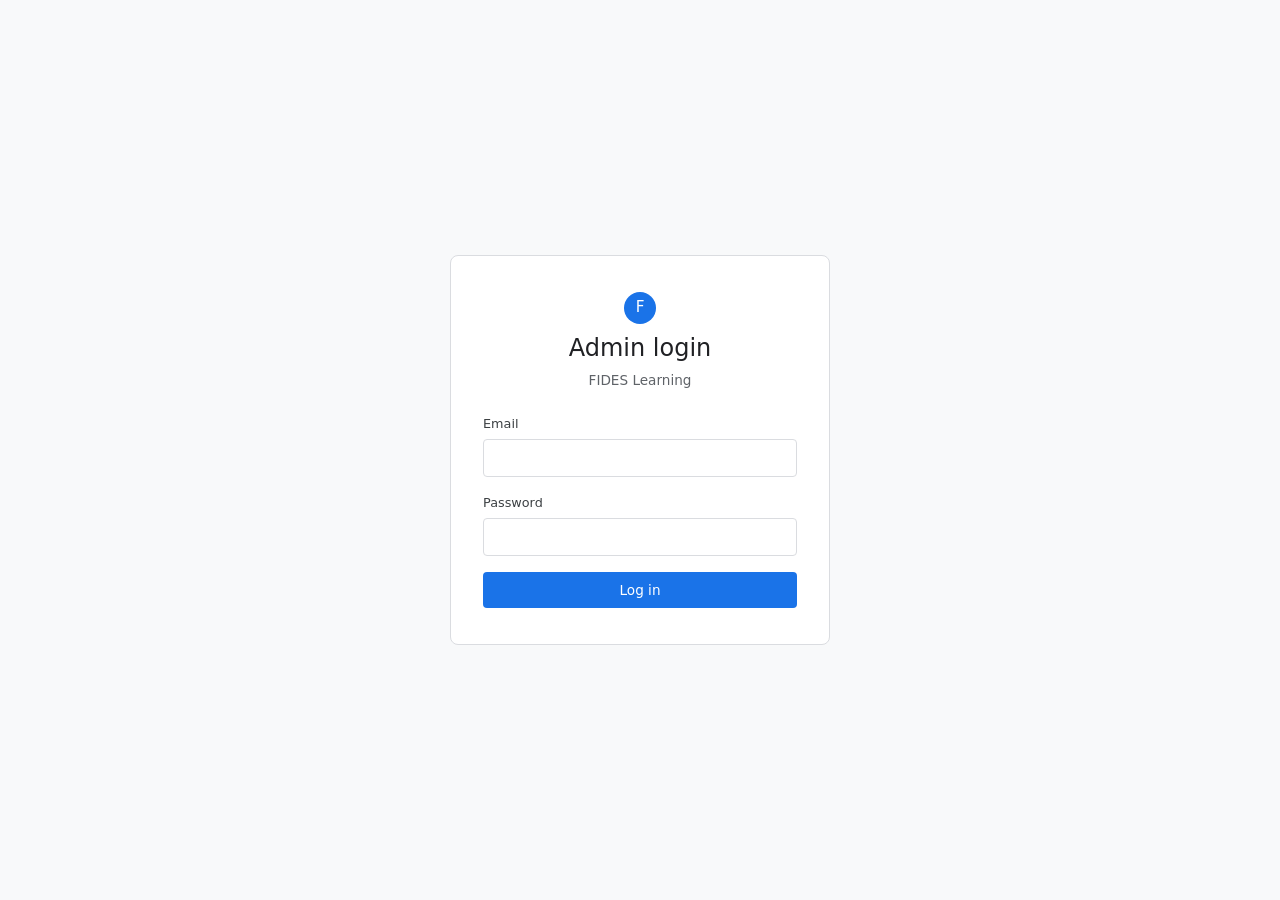
==== admin.html @ ec5d0abf "Create admin.html" ====
<!doctype html>
<html lang="en">
<head>
<meta charset="UTF-8">
<meta name="viewport" content="width=device-width, initial-scale=1, viewport-fit=cover">
<title>Admin — FIDES Learning</title>
<link rel="stylesheet" href="css/common.css">
</head>
<body>

<!-- ═══ AUTH SCREEN (setup / login) ═══ -->
<div id="authScreen"></div>

<!-- ═══ ADMIN SHELL ═══ -->
<div id="adminShell" class="hidden">
  <header class="header">
    <div class="header-left">
      <a href="/admin.html" class="logo-wrap">
        <span class="logo-mark">F</span>
        <span class="logo-text">FIDES Learning</span>
      </a>
      <span class="badge-admin">Admin</span>
    </div>
    <div class="header-right">
      <span class="header-name" id="headerName"></span>
      <button class="icon-btn" id="logoutBtn" title="Log out" aria-label="Log out"></button>
    </div>
  </header>

  <nav class="tabs" id="tabsNav"></nav>

  <main class="main">
    <section id="tab-dashboard" class="tab-panel"></section>
    <section id="tab-content" class="tab-panel hidden"></section>
    <section id="tab-bulk" class="tab-panel hidden"></section>
    <section id="tab-users" class="tab-panel hidden"></section>
    <section id="tab-enrollments" class="tab-panel hidden"></section>
    <section id="tab-notifications" class="tab-panel hidden"></section>
    <section id="tab-resources" class="tab-panel hidden"></section>
    <section id="tab-audit" class="tab-panel hidden"></section>
  </main>
</div>

<div id="toastRoot" class="toast-container"></div>

<script src="js/common.js"></script>
<script>
/* ============================================================
   FIDES Learning — Admin Panel
   ============================================================ */

let currentUser = null;
let allCourses = [];   // cache for selects across tabs
let allUsers = [];     // cache for selects across tabs

/* ─── ICONS ──────────────────────────────────────────────── */
const ICON_PATHS = {
  home: '<path d="M3 12l9-9 9 9M5 10v10h14V10"/>',
  content: '<path d="M4 19.5A2.5 2.5 0 016.5 17H20"/><path d="M6.5 2H20v20H6.5A2.5 2.5 0 014 19.5v-15A2.5 2.5 0 016.5 2z"/>',
  upload: '<path d="M12 3v12"/><path d="M7 8l5-5 5 5"/><path d="M4 21h16"/>',
  users: '<path d="M17 21v-2a4 4 0 00-4-4H7a4 4 0 00-4 4v2"/><circle cx="9" cy="7" r="4"/><path d="M23 21v-2a4 4 0 00-3-3.87"/><path d="M16 3.13a4 4 0 010 7.75"/>',
  check: '<path d="M9 12l2 2 4-4"/><circle cx="12" cy="12" r="10"/>',
  bell: '<path d="M18 8a6 6 0 00-12 0c0 7-3 9-3 9h18s-3-2-3-9"/><path d="M13.73 21a2 2 0 01-3.46 0"/>',
  link: '<path d="M10 13a5 5 0 007.07 0l2.83-2.83a5 5 0 00-7.07-7.07l-1.5 1.5"/><path d="M14 11a5 5 0 00-7.07 0L4.1 13.83a5 5 0 007.07 7.07l1.5-1.5"/>',
  clock: '<circle cx="12" cy="12" r="10"/><path d="M12 6v6l4 2"/>',
  logout: '<path d="M9 21H5a2 2 0 01-2-2V5a2 2 0 012-2h4"/><path d="M16 17l5-5-5-5"/><path d="M21 12H9"/>',
  plus: '<path d="M12 5v14M5 12h14"/>',
  trash: '<path d="M3 6h18"/><path d="M8 6V4a2 2 0 012-2h4a2 2 0 012 2v2"/><path d="M19 6l-1 14a2 2 0 01-2 2H8a2 2 0 01-2-2L5 6"/>',
  edit: '<path d="M12 20h9"/><path d="M16.5 3.5a2.121 2.121 0 013 3L7 19l-4 1 1-4 12.5-12.5z"/>'
};
function icon(name, size = 20) {
  return `<svg width="${size}" height="${size}" viewBox="0 0 24 24" fill="none" stroke="currentColor" stroke-width="2" stroke-linecap="round" stroke-linejoin="round">${ICON_PATHS[name] || ''}</svg>`;
}

/* ─── BOOT ───────────────────────────────────────────────── */
document.addEventListener('DOMContentLoaded', boot);

async function boot() {
  const token = getToken();
  if (token) {
    try {
      const { user } = await api('/user/me');
      if (user.role === 'admin') { currentUser = user; showAdminShell(); return; }
      clearSession();
      toast('That account is not an admin account.', 'error');
    } catch (e) { clearSession(); }
  }
  await initAuthScreen();
}

/* ─── AUTH SCREEN ────────────────────────────────────────── */
async function initAuthScreen() {
  const wrap = document.getElementById('authScreen');
  wrap.innerHTML = `<div class="auth-wrap"><div class="auth-card"><div class="loading-row"><span class="spinner"></span>Checking setup status…</div></div></div>`;
  let hasAdmin = true;
  try {
    const res = await api('/admin/setup-status', { auth: false });
    hasAdmin = res.hasAdmin;
  } catch (e) { /* default to login form if the check itself fails */ }
  renderAuthScreen(hasAdmin);
}

function renderAuthScreen(hasAdmin) {
  const wrap = document.getElementById('authScreen');
  if (!hasAdmin) {
    wrap.innerHTML = `
      <div class="auth-wrap"><div class="auth-card">
        <div class="auth-logo"><span class="logo-mark">F</span></div>
        <h2 class="auth-title">Create admin account</h2>
        <p class="auth-sub">This runs once. After this, you'll log in normally.</p>
        <div id="authError"></div>
        <form id="setupForm">
          <div class="field"><label>Name</label><input type="text" name="name" required></div>
          <div class="field"><label>Email</label><input type="email" name="email" required></div>
          <div class="field"><label>Password</label><input type="password" name="password" required minlength="6"></div>
          <div class="field"><label>Confirm password</label><input type="password" name="confirm" required minlength="6"></div>
          <button class="btn btn-primary" type="submit" style="width:100%;justify-content:center" id="setupBtn">Create admin account</button>
        </form>
      </div></div>`;
    document.getElementById('setupForm').addEventListener('submit', onSetupSubmit);
  } else {
    wrap.innerHTML = `
      <div class="auth-wrap"><div class="auth-card">
        <div class="auth-logo"><span class="logo-mark">F</span></div>
        <h2 class="auth-title">Admin login</h2>
        <p class="auth-sub">FIDES Learning</p>
        <div id="authError"></div>
        <form id="loginForm">
          <div class="field"><label>Email</label><input type="email" name="email" required></div>
          <div class="field"><label>Password</label><input type="password" name="password" required></div>
          <button class="btn btn-primary" type="submit" style="width:100%;justify-content:center" id="loginBtn">Log in</button>
        </form>
      </div></div>`;
    document.getElementById('loginForm').addEventListener('submit', onLoginSubmit);
  }
}

function showAuthError(msg) {
  document.getElementById('authError').innerHTML = `<div class="auth-error">${escapeHtml(msg)}</div>`;
}

async function onSetupSubmit(e) {
  e.preventDefault();
  const f = e.target;
  const name = f.name.value.trim(), email = f.email.value.trim();
  const password = f.password.value, confirm = f.confirm.value;
  if (password !== confirm) return showAuthError('Passwords do not match.');
  const btn = document.getElementById('setupBtn');
  btn.disabled = true; btn.textContent = 'Creating…';
  try {
    const { token, user } = await api('/admin/setup', { method: 'POST', body: { name, email, password }, auth: false });
    setSession(token, user);
    currentUser = user;
    showAdminShell();
  } catch (err) {
    showAuthError(err.message);
    btn.disabled = false; btn.textContent = 'Create admin account';
  }
}

async function onLoginSubmit(e) {
  e.preventDefault();
  const f = e.target;
  const email = f.email.value.trim(), password = f.password.value;
  const btn = document.getElementById('loginBtn');
  btn.disabled = true; btn.textContent = 'Logging in…';
  try {
    const { token, user } = await api('/auth/login', { method: 'POST', body: { email, password }, auth: false });
    if (user.role !== 'admin') { showAuthError('This is not an admin account.'); btn.disabled = false; btn.textContent = 'Log in'; return; }
    setSession(token, user);
    currentUser = user;
    showAdminShell();
  } catch (err) {
    showAuthError(err.message);
    btn.disabled = false; btn.textContent = 'Log in';
  }
}

/* ─── SHELL / TABS ───────────────────────────────────────── */
const TABS = [
  { id: 'dashboard', label: 'Dashboard', icon: 'home', load: loadDashboardTab },
  { id: 'content', label: 'Content', icon: 'content', load: loadContentTab },
  { id: 'bulk', label: 'Bulk Import', icon: 'upload', load: loadBulkTab },
  { id: 'users', label: 'Users', icon: 'users', load: loadUsersTab },
  { id: 'enrollments', label: 'Enrollments', icon: 'check', load: loadEnrollmentsTab },
  { id: 'notifications', label: 'Notifications', icon: 'bell', load: loadNotificationsTab },
  { id: 'resources', label: 'Resources', icon: 'link', load: loadResourcesTab },
  { id: 'audit', label: 'Audit Log', icon: 'clock', load: loadAuditTab }
];

function showAdminShell() {
  document.getElementById('authScreen').classList.add('hidden');
  document.getElementById('adminShell').classList.remove('hidden');
  document.getElementById('headerName').textContent = currentUser.name;
  document.getElementById('logoutBtn').innerHTML = icon('logout');
  document.getElementById('logoutBtn').addEventListener('click', () => {
    clearSession();
    location.reload();
  });

  const nav = document.getElementById('tabsNav');
  nav.innerHTML = TABS.map(t =>
    `<button class="tab-link" data-tab="${t.id}">${icon(t.icon, 19)}<span>${t.label}</span></button>`
  ).join('');
  nav.querySelectorAll('.tab-link').forEach(btn => {
    btn.addEventListener('click', () => activateTab(btn.dataset.tab));
  });

  // preload data used across several tabs, then open Dashboard
  Promise.all([refreshCourses(), refreshUsers()]).finally(() => activateTab('dashboard'));
}

async function refreshCourses() {
  try { const { courses } = await api('/admin/courses'); allCourses = courses; } catch (e) { allCourses = []; }
}
async function refreshUsers() {
  try { const { users } = await api('/admin/users'); allUsers = users; } catch (e) { allUsers = []; }
}

function activateTab(id) {
  document.querySelectorAll('.tab-link').forEach(b => b.classList.toggle('active', b.dataset.tab === id));
  document.querySelectorAll('.tab-panel').forEach(p => p.classList.toggle('hidden', p.id !== `tab-${id}`));
  const tab = TABS.find(t => t.id === id);
  if (tab) tab.load();
}

/* ============================================================
   DASHBOARD
   ============================================================ */
async function loadDashboardTab() {
  const el = document.getElementById('tab-dashboard');
  el.innerHTML = loadingRow('Loading stats…');
  try {
    const { stats } = await api('/admin/stats');
    el.innerHTML = `
      <div class="page-head"><div><h2>Dashboard</h2><div class="page-sub">Overview of FIDES Learning</div></div></div>
      <div class="stat-grid">
        ${statCard(stats.total_users, 'Total users')}
        ${statCard(stats.total_courses, 'Courses')}
        ${statCard(stats.total_enrollments, 'Enrollments')}
        ${statCard(stats.total_lectures, 'Lectures')}
        ${statCard(stats.blocked_users, 'Blocked users')}
      </div>`;
  } catch (e) {
    el.innerHTML = `<div class="empty">Couldn't load stats: ${escapeHtml(e.message)}</div>`;
  }
}
function statCard(num, label) {
  return `<div class="stat-card"><div class="stat-num">${num}</div><div class="stat-label">${escapeHtml(label)}</div></div>`;
}

/* ============================================================
   CONTENT — Courses / Subjects / Chapters / Lectures
   ============================================================ */
let contentTree = null; // full subject→chapter→lecture tree for the selected course

async function loadContentTab() {
  const el = document.getElementById('tab-content');
  el.innerHTML = `
    <div class="page-head"><div><h2>Content</h2><div class="page-sub">Courses, subjects, chapters and lectures</div></div>
      <button class="btn btn-primary" id="newCourseBtn">${icon('plus', 16)} New course</button></div>

    <div class="section">
      <h3>Courses</h3>
      <div id="coursesTableWrap">${loadingRow()}</div>
    </div>

    <div class="section">
      <h3>Add today's class</h3>
      <p class="page-sub" style="margin-bottom:16px">Pick a course → subject → chapter, then add the lecture. Your last picks are remembered for tomorrow.</p>
      <div class="card">
        <div class="form-row">
          <div class="field"><label>Course</label><select id="pickCourse"><option value="">Select a course…</option></select></div>
          <div class="field"><label>Subject</label>
            <div class="row"><select id="pickSubject" style="flex:1" disabled><option value="">Select course first</option></select>
              <button class="btn btn-outline btn-sm" id="newSubjectBtn" disabled>${icon('plus', 15)}</button></div>
          </div>
        </div>
        <div class="form-row">
          <div class="field"><label>Chapter</label>
            <div class="row"><select id="pickChapter" style="flex:1" disabled><option value="">Select subject first</option></select>
              <button class="btn btn-outline btn-sm" id="newChapterBtn" disabled>${icon('plus', 15)}</button></div>
          </div>
          <div></div>
        </div>

        <div id="lectureFormWrap" class="hidden">
          <hr style="border:none;border-top:1px solid var(--border);margin:18px 0">
          <div class="form-row">
            <div class="field"><label>Lecture title</label><input id="lecTitle" type="text" placeholder="e.g. Vector Addition"></div>
            <div class="field"><label>Order</label><input id="lecOrder" type="number" value="0"></div>
          </div>
          <div class="form-row">
            <div class="field"><label>YouTube video ID</label><input id="lecYoutube" type="text" placeholder="dQw4w9WgXcQ"></div>
            <div class="field"><label>PDF URL (optional)</label><input id="lecPdf" type="text" placeholder="https://…"></div>
          </div>
          <div class="checkbox-row" style="margin-bottom:16px">
            <input type="checkbox" id="lecNotify" checked>
            <label for="lecNotify" style="margin:0">Notify enrolled students</label>
          </div>
          <button class="btn btn-primary" id="addLectureBtn">${icon('plus', 16)} Add lecture</button>
        </div>
      </div>
    </div>

    <div class="section">
      <h3>Lectures in this chapter</h3>
      <div id="lecturesListWrap"><div class="empty">Select a chapter above to see its lectures.</div></div>
    </div>`;

  document.getElementById('newCourseBtn').addEventListener('click', () => openCourseModal());
  document.getElementById('pickCourse').addEventListener('change', onPickCourse);
  document.getElementById('pickSubject').addEventListener('change', onPickSubject);
  document.getElementById('pickChapter').addEventListener('change', onPickChapter);
  document.getElementById('newSubjectBtn').addEventListener('click', () => openSubjectModal());
  document.getElementById('newChapterBtn').addEventListener('click', () => openChapterModal());
  document.getElementById('addLectureBtn').addEventListener('click', onAddLecture);

  await refreshCourses();
  renderCoursesTable();
  populateSelect('pickCourse', allCourses.map(c => [c.id, c.title]), 'Select a course…');

  const savedCourse = recallPick('course');
  if (savedCourse && allCourses.some(c => String(c.id) === savedCourse)) {
    document.getElementById('pickCourse').value = savedCourse;
    await onPickCourse();
  }
}

function populateSelect(id, pairs, placeholder) {
  const sel = document.getElementById(id);
  sel.innerHTML = `<option value="">${escapeHtml(placeholder)}</option>` +
    pairs.map(([v, l]) => `<option value="${v}">${escapeHtml(l)}</option>`).join('');
}

function renderCoursesTable() {
  const rows = allCourses.map(c => [
    escapeHtml(c.title) + (c.is_featured ? ' <span class="pill pill-blue">Featured</span>' : ''),
    formatDate(c.created_at),
    `<div class="actions">
       <button class="btn btn-text btn-sm" onclick="openCourseModal(${c.id})">${icon('edit', 16)}</button>
       <button class="btn btn-text btn-sm" onclick="deleteCourse(${c.id})">${icon('trash', 16)}</button>
     </div>`
  ]);
  document.getElementById('coursesTableWrap').innerHTML = renderTable({
    headers: ['Title', 'Created', ''], rows, empty: 'No courses yet — add your first one.'
  });
}

function openCourseModal(id) {
  const course = id ? allCourses.find(c => c.id === id) : null;
  openModal(`
    <h3>${course ? 'Edit course' : 'New course'}</h3>
    <form id="courseForm">
      <div class="field"><label>Title</label><input name="title" required value="${escapeHtml(course?.title || '')}"></div>
      <div class="field"><label>Description</label><textarea name="description">${escapeHtml(course?.description || '')}</textarea></div>
      <div class="form-row">
        <div class="field"><label>Icon (emoji)</label><input name="icon" value="${escapeHtml(course?.icon || '📚')}"></div>
        <div class="field"><label>Thumbnail URL</label><input name="thumbnail_url" value="${escapeHtml(course?.thumbnail_url || '')}"></div>
      </div>
      <div class="checkbox-row" style="margin-bottom:8px">
        <input type="checkbox" name="is_featured" id="courseFeatured" ${course?.is_featured ? 'checked' : ''}>
        <label for="courseFeatured" style="margin:0">Featured on explore page</label>
      </div>
      <div class="modal-actions">
        <button type="button" class="btn btn-outline" onclick="closeModal()">Cancel</button>
        <button type="submit" class="btn btn-primary">${course ? 'Save changes' : 'Create course'}</button>
      </div>
    </form>`);
  document.getElementById('courseForm').addEventListener('submit', async (e) => {
    e.preventDefault();
    const f = e.target;
    const body = {
      title: f.title.value.trim(), description: f.description.value.trim(),
      icon: f.icon.value.trim(), thumbnail_url: f.thumbnail_url.value.trim(),
      is_featured: f.is_featured.checked
    };
    try {
      if (course) await api(`/admin/courses/${course.id}`, { method: 'PUT', body });
      else await api('/admin/courses', { method: 'POST', body });
      closeModal();
      toast(course ? 'Course updated.' : 'Course created.', 'success');
      await refreshCourses();
      renderCoursesTable();
      populateSelect('pickCourse', allCourses.map(c => [c.id, c.title]), 'Select a course…');
    } catch (err) { toast(err.message, 'error'); }
  });
}

async function deleteCourse(id) {
  if (!confirm('Delete this course? This removes all its subjects, chapters, lectures and resources.')) return;
  try {
    await api(`/admin/courses/${id}`, { method: 'DELETE' });
    toast('Course deleted.', 'success');
    await refreshCourses();
    renderCoursesTable();
    populateSelect('pickCourse', allCourses.map(c => [c.id, c.title]), 'Select a course…');
  } catch (e) { toast(e.message, 'error'); }
}

async function onPickCourse() {
  const courseId = document.getElementById('pickCourse').value;
  const subjectSel = document.getElementById('pickSubject');
  const chapterSel = document.getElementById('pickChapter');
  document.getElementById('newSubjectBtn').disabled = !courseId;
  document.getElementById('newChapterBtn').disabled = true;
  document.getElementById('lectureFormWrap').classList.add('hidden');
  document.getElementById('lecturesListWrap').innerHTML = `<div class="empty">Select a chapter above to see its lectures.</div>`;

  if (!courseId) {
    subjectSel.innerHTML = `<option value="">Select course first</option>`; subjectSel.disabled = true;
    chapterSel.innerHTML = `<option value="">Select subject first</option>`; chapterSel.disabled = true;
    return;
  }
  rememberPick('course', courseId);
  subjectSel.innerHTML = `<option>Loading…</option>`;
  try {
    const tree = await api(`/user/course?id=${courseId}`);
    contentTree = tree;
    subjectSel.disabled = false;
    populateSelect('pickSubject', tree.subjects.map(s => [s.id, s.title]), 'Select a subject…');
    chapterSel.innerHTML = `<option value="">Select subject first</option>`; chapterSel.disabled = true;

    const savedSubject = recallPick('subject');
    if (savedSubject && tree.subjects.some(s => String(s.id) === savedSubject)) {
      subjectSel.value = savedSubject;
      await onPickSubject();
    }
  } catch (e) {
    toast(e.message, 'error');
  }
}

async function onPickSubject() {
  const subjectId = document.getElementById('pickSubject').value;
  const chapterSel = document.getElementById('pickChapter');
  document.getElementById('newChapterBtn').disabled = !subjectId;
  document.getElementById('lectureFormWrap').classList.add('hidden');
  document.getElementById('lecturesListWrap').innerHTML = `<div class="empty">Select a chapter above to see its lectures.</div>`;

  if (!subjectId || !contentTree) {
    chapterSel.innerHTML = `<option value="">Select subject first</option>`; chapterSel.disabled = true;
    return;
  }
  rememberPick('subject', subjectId);
  const subject = contentTree.subjects.find(s => String(s.id) === String(subjectId));
  populateSelect('pickChapter', (subject?.chapters || []).map(c => [c.id, c.title]), 'Select a chapter…');
  chapterSel.disabled = false;

  const savedChapter = recallPick('chapter');
  if (savedChapter && subject?.chapters.some(c => String(c.id) === savedChapter)) {
    chapterSel.value = savedChapter;
    onPickChapter();
  }
}

function onPickChapter() {
  const chapterId = document.getElementById('pickChapter').value;
  if (!chapterId) {
    document.getElementById('lectureFormWrap').classList.add('hidden');
    document.getElementById('lecturesListWrap').innerHTML = `<div class="empty">Select a chapter above to see its lectures.</div>`;
    return;
  }
  rememberPick('chapter', chapterId);
  document.getElementById('lectureFormWrap').classList.remove('hidden');
  renderLecturesForCurrentChapter();
}

function currentChapter() {
  const subjectId = document.getElementById('pickSubject').value;
  const chapterId = document.getElementById('pickChapter').value;
  const subject = contentTree?.subjects.find(s => String(s.id) === String(subjectId));
  return subject?.chapters.find(c => String(c.id) === String(chapterId));
}

function renderLecturesForCurrentChapter() {
  const chapter = currentChapter();
  const lectures = chapter?.lectures || [];
  document.getElementById('lecOrder').value = lectures.length;
  const rows = lectures.map(l => [
    escapeHtml(l.title),
    l.youtube_id ? escapeHtml(l.youtube_id) : '<span class="pill pill-grey">none</span>',
    l.pdf_url ? `<a href="${escapeHtml(l.pdf_url)}" target="_blank" rel="noopener">PDF</a>` : '—',
    `<div class="actions">
       <button class="btn btn-text btn-sm" onclick="openLectureEditModal(${l.id})">${icon('edit', 16)}</button>
       <button class="btn btn-text btn-sm" onclick="deleteLecture(${l.id})">${icon('trash', 16)}</button>
     </div>`
  ]);
  document.getElementById('lecturesListWrap').innerHTML = renderTable({
    headers: ['Title', 'YouTube ID', 'PDF', ''], rows, empty: 'No lectures in this chapter yet.'
  });
}

async function onAddLecture() {
  const chapterId = document.getElementById('pickChapter').value;
  const title = document.getElementById('lecTitle').value.trim();
  if (!chapterId) return toast('Pick a chapter first.', 'error');
  if (!title) return toast('Lecture title is required.', 'error');
  const body = {
    chapter_id: Number(chapterId),
    title,
    youtube_id: document.getElementById('lecYoutube').value.trim(),
    pdf_url: document.getElementById('lecPdf').value.trim(),
    sort_order: Number(document.getElementById('lecOrder').value) || 0,
    send_notification: document.getElementById('lecNotify').checked
  };
  const btn = document.getElementById('addLectureBtn');
  btn.disabled = true;
  try {
    await api('/admin/lectures', { method: 'POST', body });
    toast('Lecture added.', 'success');
    document.getElementById('lecTitle').value = '';
    document.getElementById('lecYoutube').value = '';
    document.getElementById('lecPdf').value = '';
    await refreshCurrentTree();
    renderLecturesForCurrentChapter();
  } catch (e) { toast(e.message, 'error'); }
  btn.disabled = false;
}

async function refreshCurrentTree() {
  const courseId = document.getElementById('pickCourse').value;
  if (!courseId) return;
  contentTree = await api(`/user/course?id=${courseId}`);
}

function openLectureEditModal(id) {
  const chapter = currentChapter();
  const lecture = chapter?.lectures.find(l => l.id === id);
  if (!lecture) return;
  openModal(`
    <h3>Edit lecture</h3>
    <form id="lecEditForm">
      <div class="field"><label>Title</label><input name="title" required value="${escapeHtml(lecture.title)}"></div>
      <div class="form-row">
        <div class="field"><label>YouTube ID</label><input name="youtube_id" value="${escapeHtml(lecture.youtube_id || '')}"></div>
        <div class="field"><label>Order</label><input name="sort_order" type="number" value="${lecture.sort_order}"></div>
      </div>
      <div class="field"><label>PDF URL</label><input name="pdf_url" value="${escapeHtml(lecture.pdf_url || '')}"></div>
      <div class="modal-actions">
        <button type="button" class="btn btn-outline" onclick="closeModal()">Cancel</button>
        <button type="submit" class="btn btn-primary">Save changes</button>
      </div>
    </form>`);
  document.getElementById('lecEditForm').addEventListener('submit', async (e) => {
    e.preventDefault();
    const f = e.target;
    try {
      await api(`/admin/lectures/${id}`, {
        method: 'PUT',
        body: { title: f.title.value.trim(), youtube_id: f.youtube_id.value.trim(), pdf_url: f.pdf_url.value.trim(), sort_order: Number(f.sort_order.value) || 0 }
      });
      closeModal();
      toast('Lecture updated.', 'success');
      await refreshCurrentTree();
      renderLecturesForCurrentChapter();
    } catch (err) { toast(err.message, 'error'); }
  });
}

async function deleteLecture(id) {
  if (!confirm('Delete this lecture?')) return;
  try {
    await api(`/admin/lectures/${id}`, { method: 'DELETE' });
    toast('Lecture deleted.', 'success');
    await refreshCurrentTree();
    renderLecturesForCurrentChapter();
  } catch (e) { toast(e.message, 'error'); }
}

function openSubjectModal() {
  const courseId = document.getElementById('pickCourse').value;
  if (!courseId) return;
  openModal(`
    <h3>New subject</h3>
    <form id="subjectForm">
      <div class="field"><label>Title</label><input name="title" required></div>
      <div class="field"><label>Description</label><textarea name="description"></textarea></div>
      <div class="modal-actions">
        <button type="button" class="btn btn-outline" onclick="closeModal()">Cancel</button>
        <button type="submit" class="btn btn-primary">Create subject</button>
      </div>
    </form>`);
  document.getElementById('subjectForm').addEventListener('submit', async (e) => {
    e.preventDefault();
    const f = e.target;
    try {
      const sortOrder = contentTree?.subjects.length || 0;
      const { id } = await api('/admin/subjects', {
        method: 'POST', body: { course_id: Number(courseId), title: f.title.value.trim(), description: f.description.value.trim(), sort_order: sortOrder }
      });
      closeModal();
      toast('Subject created.', 'success');
      await refreshCurrentTree();
      populateSelect('pickSubject', contentTree.subjects.map(s => [s.id, s.title]), 'Select a subject…');
      document.getElementById('pickSubject').disabled = false;
      document.getElementById('pickSubject').value = id;
      await onPickSubject();
    } catch (err) { toast(err.message, 'error'); }
  });
}

function openChapterModal() {
  const subjectId = document.getElementById('pickSubject').value;
  if (!subjectId) return;
  openModal(`
    <h3>New chapter</h3>
    <form id="chapterForm">
      <div class="field"><label>Title</label><input name="title" required></div>
      <div class="field"><label>Description</label><textarea name="description"></textarea></div>
      <div class="modal-actions">
        <button type="button" class="btn btn-outline" onclick="closeModal()">Cancel</button>
        <button type="submit" class="btn btn-primary">Create chapter</button>
      </div>
    </form>`);
  document.getElementById('chapterForm').addEventListener('submit', async (e) => {
    e.preventDefault();
    const f = e.target;
    try {
      const subject = contentTree.subjects.find(s => String(s.id) === String(subjectId));
      const sortOrder = subject?.chapters.length || 0;
      const { id } = await api('/admin/chapters', {
        method: 'POST', body: { subject_id: Number(subjectId), title: f.title.value.trim(), description: f.description.value.trim(), sort_order: sortOrder }
      });
      closeModal();
      toast('Chapter created.', 'success');
      await refreshCurrentTree();
      const refreshedSubject = contentTree.subjects.find(s => String(s.id) === String(subjectId));
      populateSelect('pickChapter', refreshedSubject.chapters.map(c => [c.id, c.title]), 'Select a chapter…');
      document.getElementById('pickChapter').disabled = false;
      document.getElementById('pickChapter').value = id;
      onPickChapter();
    } catch (err) { toast(err.message, 'error'); }
  });
}

/* ============================================================
   BULK IMPORT
   ============================================================ */
async function loadBulkTab() {
  const el = document.getElementById('tab-bulk');
  el.innerHTML = `
    <div class="page-head"><div><h2>Bulk Import</h2><div class="page-sub">Optional — for loading many lectures or a whole course at once</div></div></div>

    <div class="section">
      <h3>Quick paste (into one chapter)</h3>
      <div class="card">
        <div class="form-row">
          <div class="field"><label>Course</label><select id="bulkCourse"><option value="">Select a course…</option></select></div>
          <div class="field"><label>Subject</label><select id="bulkSubject" disabled><option value="">Select course first</option></select></div>
        </div>
        <div class="field"><label>Chapter</label><select id="bulkChapter" disabled><option value="">Select subject first</option></select></div>
        <div class="field">
          <label>Lectures — one per line: <code>Title | YouTube ID | PDF URL</code></label>
          <textarea id="bulkLines" rows="6" placeholder="Intro to Vectors | dQw4w9WgXcQ | https://pdf-link.com/1.pdf
Vector Addition | abc123xyz |"></textarea>
          <div class="hint">PDF URL is optional — leave it blank after the last |.</div>
        </div>
        <button class="btn btn-primary" id="bulkQuickBtn">${icon('upload', 16)} Import lectures</button>
      </div>
    </div>

    <div class="section">
      <h3>Full course import (subjects → chapters → lectures)</h3>
      <div class="card">
        <div class="field"><label>Course</label><select id="bulkFullCourse"><option value="">Select a course…</option></select></div>
        <div class="field">
          <label>JSON</label>
          <textarea id="bulkFullJson" rows="10" placeholder='[
  {
    "title": "Physics",
    "chapters": [
      { "title": "Kinematics", "lectures": [
        { "title": "Speed & Velocity", "youtube_id": "abc123", "pdf_url": "" }
      ]}
    ]
  }
]'></textarea>
        </div>
        <button class="btn btn-primary" id="bulkFullBtn">${icon('upload', 16)} Import course structure</button>
      </div>
    </div>`;

  await refreshCourses();
  populateSelect('bulkCourse', allCourses.map(c => [c.id, c.title]), 'Select a course…');
  populateSelect('bulkFullCourse', allCourses.map(c => [c.id, c.title]), 'Select a course…');

  document.getElementById('bulkCourse').addEventListener('change', onBulkCourseChange);
  document.getElementById('bulkSubject').addEventListener('change', onBulkSubjectChange);
  document.getElementById('bulkQuickBtn').addEventListener('click', onBulkQuickImport);
  document.getElementById('bulkFullBtn').addEventListener('click', onBulkFullImport);
}

let bulkTree = null;
async function onBulkCourseChange() {
  const courseId = document.getElementById('bulkCourse').value;
  const subjectSel = document.getElementById('bulkSubject');
  const chapterSel = document.getElementById('bulkChapter');
  if (!courseId) {
    subjectSel.innerHTML = `<option value="">Select course first</option>`; subjectSel.disabled = true;
    chapterSel.innerHTML = `<option value="">Select subject first</option>`; chapterSel.disabled = true;
    return;
  }
  bulkTree = await api(`/user/course?id=${courseId}`);
  populateSelect('bulkSubject', bulkTree.subjects.map(s => [s.id, s.title]), 'Select a subject…');
  subjectSel.disabled = false;
  chapterSel.innerHTML = `<option value="">Select subject first</option>`; chapterSel.disabled = true;
}
function onBulkSubjectChange() {
  const subjectId = document.getElementById('bulkSubject').value;
  const chapterSel = document.getElementById('bulkChapter');
  const subject = bulkTree?.subjects.find(s => String(s.id) === subjectId);
  if (!subject) { chapterSel.innerHTML = `<option value="">Select subject first</option>`; chapterSel.disabled = true; return; }
  populateSelect('bulkChapter', subject.chapters.map(c => [c.id, c.title]), 'Select a chapter…');
  chapterSel.disabled = false;
}

async function onBulkQuickImport() {
  const chapterId = document.getElementById('bulkChapter').value;
  if (!chapterId) return toast('Pick a course, subject and chapter first.', 'error');
  const lines = document.getElementById('bulkLines').value.split('\n').map(l => l.trim()).filter(Boolean);
  if (!lines.length) return toast('Paste at least one lecture line.', 'error');
  const lectures = lines.map(line => {
    const [title, youtube_id, pdf_url] = line.split('|').map(s => (s || '').trim());
    return { title, youtube_id: youtube_id || '', pdf_url: pdf_url || '' };
  }).filter(l => l.title);
  try {
    const res = await api('/admin/bulk-import/quick', { method: 'POST', body: { chapter_id: Number(chapterId), lectures } });
    toast(res.message, 'success');
    document.getElementById('bulkLines').value = '';
  } catch (e) { toast(e.message, 'error'); }
}

async function onBulkFullImport() {
  const courseId = document.getElementById('bulkFullCourse').value;
  if (!courseId) return toast('Pick a course first.', 'error');
  let data;
  try { data = JSON.parse(document.getElementById('bulkFullJson').value); }
  catch (e) { return toast('That JSON isn\'t valid — check for a missing comma or bracket.', 'error'); }
  try {
    const res = await api('/admin/bulk-import/full', { method: 'POST', body: { course_id: Number(courseId), data } });
    toast(res.message, 'success');
    document.getElementById('bulkFullJson').value = '';
  } catch (e) { toast(e.message, 'error'); }
}

/* ============================================================
   USERS
   ============================================================ */
async function loadUsersTab() {
  const el = document.getElementById('tab-users');
  el.innerHTML = `
    <div class="page-head"><div><h2>Users</h2><div class="page-sub">Manually enroll users into paid courses</div></div></div>
    <div class="field" style="max-width:320px"><input id="userSearch" type="text" placeholder="Search by name or email…"></div>
    <div id="usersTableWrap">${loadingRow()}</div>`;
  document.getElementById('userSearch').addEventListener('input', renderUsersTable);
  await refreshUsers();
  renderUsersTable();
}

function renderUsersTable() {
  const q = (document.getElementById('userSearch')?.value || '').toLowerCase();
  const filtered = allUsers.filter(u => !q || u.name.toLowerCase().includes(q) || u.email.toLowerCase().includes(q));
  const rows = filtered.map(u => [
    escapeHtml(u.name),
    escapeHtml(u.email),
    u.role === 'admin' ? '<span class="pill pill-blue">Admin</span>' : '<span class="pill pill-grey">Student</span>',
    u.is_blocked ? '<span class="pill pill-red">Blocked</span>' : '<span class="pill pill-green">Active</span>',
    `<div class="actions">
       ${u.role !== 'admin' ? `<button class="btn btn-text btn-sm" onclick="openEnrollModal(${u.id})">Enroll</button>` : ''}
       ${u.role !== 'admin' ? (u.is_blocked
         ? `<button class="btn btn-text btn-sm" onclick="setUserBlocked(${u.id}, false)">Unblock</button>`
         : `<button class="btn btn-text btn-sm" onclick="setUserBlocked(${u.id}, true)">Block</button>`) : ''}
       ${u.role !== 'admin' ? `<button class="btn btn-text btn-sm" onclick="deleteUser(${u.id})">${icon('trash', 16)}</button>` : ''}
     </div>`
  ]);
  document.getElementById('usersTableWrap').innerHTML = renderTable({
    headers: ['Name', 'Email', 'Role', 'Status', ''], rows, empty: 'No users match.'
  });
}

async function setUserBlocked(id, blocked) {
  try {
    await api(`/admin/users/${id}/${blocked ? 'block' : 'unblock'}`, { method: 'PUT' });
    toast(blocked ? 'User blocked.' : 'User unblocked.', 'success');
    await refreshUsers();
    renderUsersTable();
  } catch (e) { toast(e.message, 'error'); }
}

async function deleteUser(id) {
  if (!confirm('Delete this user? This also removes their enrollments and notifications.')) return;
  try {
    await api(`/admin/users/${id}`, { method: 'DELETE' });
    toast('User deleted.', 'success');
    await refreshUsers();
    renderUsersTable();
  } catch (e) { toast(e.message, 'error'); }
}

function openEnrollModal(userId) {
  const user = allUsers.find(u => u.id === userId);
  openModal(`
    <h3>Enroll ${escapeHtml(user.name)}</h3>
    <form id="enrollForm">
      <div class="field"><label>Course</label>
        <select name="course_id" required>
          <option value="">Select a course…</option>
          ${allCourses.map(c => `<option value="${c.id}">${escapeHtml(c.title)}</option>`).join('')}
        </select>
      </div>
      <div class="modal-actions">
        <button type="button" class="btn btn-outline" onclick="closeModal()">Cancel</button>
        <button type="submit" class="btn btn-primary">Enroll</button>
      </div>
    </form>`);
  document.getElementById('enrollForm').addEventListener('submit', async (e) => {
    e.preventDefault();
    try {
      await api('/admin/enrollments', { method: 'POST', body: { user_id: userId, course_id: Number(e.target.course_id.value) } });
      closeModal();
      toast('User enrolled.', 'success');
    } catch (err) { toast(err.message, 'error'); }
  });
}

/* ============================================================
   ENROLLMENTS
   ============================================================ */
async function loadEnrollmentsTab() {
  const el = document.getElementById('tab-enrollments');
  el.innerHTML = `
    <div class="page-head"><div><h2>Enrollments</h2><div class="page-sub">Who's enrolled in what</div></div>
      <button class="btn btn-primary" id="newEnrollBtn">${icon('plus', 16)} New enrollment</button></div>
    <div id="enrollTableWrap">${loadingRow()}</div>`;
  document.getElementById('newEnrollBtn').addEventListener('click', openNewEnrollmentModal);
  await Promise.all([refreshUsers(), refreshCourses()]);
  try {
    const { enrollments } = await api('/admin/enrollments');
    const rows = enrollments.map(e => [
      escapeHtml(e.user_name) + '<br><span style="color:var(--t4);font-size:.78rem">' + escapeHtml(e.user_email) + '</span>',
      escapeHtml(e.course_title),
      formatDate(e.enrolled_at),
      `<div class="actions"><button class="btn btn-text btn-sm" onclick="unenroll(${e.user_id}, ${e.course_id})">${icon('trash', 16)}</button></div>`
    ]);
    document.getElementById('enrollTableWrap').innerHTML = renderTable({
      headers: ['User', 'Course', 'Enrolled', ''], rows, empty: 'No enrollments yet.'
    });
  } catch (e) {
    document.getElementById('enrollTableWrap').innerHTML = `<div class="empty">${escapeHtml(e.message)}</div>`;
  }
}

function openNewEnrollmentModal() {
  openModal(`
    <h3>New enrollment</h3>
    <form id="newEnrollForm">
      <div class="field"><label>User</label>
        <select name="user_id" required>
          <option value="">Select a user…</option>
          ${allUsers.filter(u => u.role !== 'admin').map(u => `<option value="${u.id}">${escapeHtml(u.name)} — ${escapeHtml(u.email)}</option>`).join('')}
        </select>
      </div>
      <div class="field"><label>Course</label>
        <select name="course_id" required>
          <option value="">Select a course…</option>
          ${allCourses.map(c => `<option value="${c.id}">${escapeHtml(c.title)}</option>`).join('')}
        </select>
      </div>
      <div class="modal-actions">
        <button type="button" class="btn btn-outline" onclick="closeModal()">Cancel</button>
        <button type="submit" class="btn btn-primary">Enroll</button>
      </div>
    </form>`);
  document.getElementById('newEnrollForm').addEventListener('submit', async (e) => {
    e.preventDefault();
    const f = e.target;
    try {
      await api('/admin/enrollments', { method: 'POST', body: { user_id: Number(f.user_id.value), course_id: Number(f.course_id.value) } });
      closeModal();
      toast('User enrolled.', 'success');
      loadEnrollmentsTab();
    } catch (err) { toast(err.message, 'error'); }
  });
}

async function unenroll(userId, courseId) {
  if (!confirm('Remove this enrollment?')) return;
  try {
    await api(`/admin/enrollments/${userId}/${courseId}`, { method: 'DELETE' });
    toast('Enrollment removed.', 'success');
    loadEnrollmentsTab();
  } catch (e) { toast(e.message, 'error'); }
}

/* ============================================================
   NOTIFICATIONS
   ============================================================ */
async function loadNotificationsTab() {
  const el = document.getElementById('tab-notifications');
  el.innerHTML = `
    <div class="page-head"><div><h2>Notifications</h2><div class="page-sub">New-lecture alerts are sent automatically — use this for manual announcements</div></div></div>
    <div class="section">
      <div class="card">
        <form id="notifForm">
          <div class="field"><label>Title</label><input name="title" required placeholder="e.g. Exam schedule posted"></div>
          <div class="field"><label>Message</label><textarea name="message" required></textarea></div>
          <div class="form-row">
            <div class="field"><label>Link (optional)</label><input name="link" placeholder="/course.html?id=1"></div>
            <div class="field"><label>Send to</label>
              <select name="user_id" id="notifTarget">
                <option value="">Everyone (broadcast)</option>
              </select>
            </div>
          </div>
          <button class="btn btn-primary" type="submit">${icon('bell', 16)} Send notification</button>
        </form>
      </div>
    </div>
    <div class="section">
      <h3>Recent notifications</h3>
      <div id="notifTableWrap">${loadingRow()}</div>
    </div>`;

  await refreshUsers();
  const sel = document.getElementById('notifTarget');
  allUsers.filter(u => u.role !== 'admin').forEach(u => {
    const opt = document.createElement('option');
    opt.value = u.id; opt.textContent = `${u.name} — ${u.email}`;
    sel.appendChild(opt);
  });

  document.getElementById('notifForm').addEventListener('submit', async (e) => {
    e.preventDefault();
    const f = e.target;
    const body = { title: f.title.value.trim(), message: f.message.value.trim(), link: f.link.value.trim() };
    if (f.user_id.value) body.user_id = Number(f.user_id.value);
    try {
      await api('/admin/notifications', { method: 'POST', body });
      toast('Notification sent.', 'success');
      f.reset();
      renderNotificationsTable();
    } catch (err) { toast(err.message, 'error'); }
  });

  renderNotificationsTable();
}

async function renderNotificationsTable() {
  const wrap = document.getElementById('notifTableWrap');
  wrap.innerHTML = loadingRow();
  try {
    const { notifications } = await api('/admin/notifications');
    const rows = notifications.map(n => [
      escapeHtml(n.title),
      n.user_name ? escapeHtml(n.user_name) : '<span class="pill pill-blue">Broadcast</span>',
      formatDate(n.created_at),
      `<div class="actions"><button class="btn btn-text btn-sm" onclick="deleteNotification(${n.id})">${icon('trash', 16)}</button></div>`
    ]);
    wrap.innerHTML = renderTable({ headers: ['Title', 'Sent to', 'Date', ''], rows, empty: 'No notifications sent yet.' });
  } catch (e) { wrap.innerHTML = `<div class="empty">${escapeHtml(e.message)}</div>`; }
}

async function deleteNotification(id) {
  if (!confirm('Delete this notification?')) return;
  try {
    await api(`/admin/notifications/${id}`, { method: 'DELETE' });
    renderNotificationsTable();
  } catch (e) { toast(e.message, 'error'); }
}

/* ============================================================
   RESOURCES
   ============================================================ */
async function loadResourcesTab() {
  const el = document.getElementById('tab-resources');
  el.innerHTML = `
    <div class="page-head"><div><h2>Resources</h2><div class="page-sub">Supplementary links per course</div></div></div>
    <div class="field" style="max-width:320px"><label>Course</label>
      <select id="resCourse"><option value="">Select a course…</option></select>
    </div>
    <div id="resContent" class="hidden">
      <div class="section">
        <div class="card">
          <form id="resForm">
            <div class="field"><label>Title</label><input name="title" required></div>
            <div class="field"><label>Description</label><textarea name="description"></textarea></div>
            <div class="field"><label>Link URL</label><input name="link_url" placeholder="https://…"></div>
            <button class="btn btn-primary" type="submit">${icon('plus', 16)} Add resource</button>
          </form>
        </div>
      </div>
      <div id="resTableWrap"></div>
    </div>`;

  await refreshCourses();
  populateSelect('resCourse', allCourses.map(c => [c.id, c.title]), 'Select a course…');
  document.getElementById('resCourse').addEventListener('change', onResCourseChange);
  document.getElementById('resForm').addEventListener('submit', onAddResource);
}

let resTree = null;
async function onResCourseChange() {
  const courseId = document.getElementById('resCourse').value;
  if (!courseId) { document.getElementById('resContent').classList.add('hidden'); return; }
  document.getElementById('resContent').classList.remove('hidden');
  resTree = await api(`/user/course?id=${courseId}`);
  renderResourcesTable();
}

function renderResourcesTable() {
  const rows = (resTree?.resources || []).map(r => [
    escapeHtml(r.title),
    r.link_url ? `<a href="${escapeHtml(r.link_url)}" target="_blank" rel="noopener">Open</a>` : '—',
    `<div class="actions"><button class="btn btn-text btn-sm" onclick="deleteResource(${r.id})">${icon('trash', 16)}</button></div>`
  ]);
  document.getElementById('resTableWrap').innerHTML = renderTable({ headers: ['Title', 'Link', ''], rows, empty: 'No resources for this course yet.' });
}

async function onAddResource(e) {
  e.preventDefault();
  const courseId = document.getElementById('resCourse').value;
  const f = e.target;
  try {
    await api('/admin/resources', {
      method: 'POST',
      body: { course_id: Number(courseId), title: f.title.value.trim(), description: f.description.value.trim(), link_url: f.link_url.value.trim() }
    });
    toast('Resource added.', 'success');
    f.reset();
    resTree = await api(`/user/course?id=${courseId}`);
    renderResourcesTable();
  } catch (err) { toast(err.message, 'error'); }
}

async function deleteResource(id) {
  if (!confirm('Delete this resource?')) return;
  try {
    await api(`/admin/resources/${id}`, { method: 'DELETE' });
    const courseId = document.getElementById('resCourse').value;
    resTree = await api(`/user/course?id=${courseId}`);
    renderResourcesTable();
  } catch (e) { toast(e.message, 'error'); }
}

/* ============================================================
   AUDIT LOG
   ============================================================ */
async function loadAuditTab() {
  const el = document.getElementById('tab-audit');
  el.innerHTML = `
    <div class="page-head"><div><h2>Audit Log</h2><div class="page-sub">Admin actions on this account</div></div>
      <button class="btn btn-danger" id="clearAuditBtn">${icon('trash', 16)} Clear all</button></div>
    <div id="auditTableWrap">${loadingRow()}</div>`;
  document.getElementById('clearAuditBtn').addEventListener('click', clearAuditLog);
  renderAuditTable();
}

async function renderAuditTable() {
  const wrap = document.getElementById('auditTableWrap');
  try {
    const { logs } = await api('/admin/audit-logs');
    const rows = logs.map(l => [
      escapeHtml(l.action),
      escapeHtml(l.user_name || 'system'),
      escapeHtml(l.ip_address || '—'),
      formatDate(l.created_at)
    ]);
    wrap.innerHTML = renderTable({ headers: ['Action', 'By', 'IP', 'Date'], rows, empty: 'No log entries yet.' });
  } catch (e) { wrap.innerHTML = `<div class="empty">${escapeHtml(e.message)}</div>`; }
}

async function clearAuditLog() {
  if (!confirm('Delete all audit log entries? This cannot be undone.')) return;
  try {
    await api('/admin/audit-logs/all', { method: 'DELETE' });
    toast('Audit log cleared.', 'success');
    renderAuditTable();
  } catch (e) { toast(e.message, 'error'); }
}
</script>
</body>
</html>
---- css/common.css ----
/* ============================================================
   FIDES Learning — common.css
   Shared design tokens + components for every page.
   Theme matches SciVerse Academy (Google Material palette).
   ============================================================ */

:root{
  --blue:#1a73e8;--blue-h:#1557b0;--blue-bg:#e8f0fe;
  --red:#d93025;--red-bg:#fce8e6;
  --green:#1e8e3e;--grn-bg:#e6f4ea;
  --yellow:#f9ab00;--ylw-bg:#fef7e0;
  --bg:#f8f9fa;--surf:#ffffff;--hov:#f1f3f4;--border:#dadce0;
  --t1:#202124;--t2:#3c4043;--t3:#5f6368;--t4:#80868b;
  --gs:'Google Sans','Roboto',system-ui,sans-serif;
  --rb:'Roboto',system-ui,sans-serif;
  --mono:'JetBrains Mono',monospace;
  --hh:64px;--sb:220px;
  --r:4px;--rl:8px;--rr:24px;
  --tr:.2s cubic-bezier(.4,0,.2,1);
}

*{box-sizing:border-box}
html{-webkit-text-size-adjust:100%}
body{
  font-family:var(--rb);background:var(--bg);color:var(--t2);
  -webkit-font-smoothing:antialiased;line-height:1.5;min-height:100vh;
  margin:0;padding-top:var(--hh);
}
h1,h2,h3,h4{font-family:var(--gs);color:var(--t1);margin:0 0 8px;font-weight:500}
p{margin:0 0 12px}
a{color:var(--blue);text-decoration:none}
a:hover{text-decoration:underline}
:focus-visible{outline:2px solid var(--blue);outline-offset:2px}
::placeholder{color:var(--t4)}

/* ─── HEADER ─────────────────────────────────────────────── */
.header{
  position:fixed;top:0;left:0;right:0;height:var(--hh);
  background:var(--surf);border-bottom:1px solid var(--border);
  z-index:1000;display:flex;align-items:center;
  justify-content:space-between;padding:0 20px;
}
.header-left{display:flex;align-items:center;gap:10px;min-width:0}
.logo-wrap{display:flex;align-items:center;gap:10px;text-decoration:none;min-width:0}
.logo-mark{
  width:32px;height:32px;border-radius:50%;flex-shrink:0;
  background:var(--blue);color:#fff;display:flex;align-items:center;
  justify-content:center;font-family:var(--gs);font-weight:500;font-size:.95rem;
}
.logo-text{font-family:var(--gs);font-size:1.05rem;font-weight:500;color:var(--t1);
  letter-spacing:-.2px;white-space:nowrap;overflow:hidden;text-overflow:ellipsis}
.badge-admin{
  font-size:.65rem;font-weight:500;background:var(--red-bg);color:var(--red);
  padding:2px 10px;border-radius:12px;text-transform:uppercase;letter-spacing:.5px;
  flex-shrink:0;
}
.header-right{display:flex;align-items:center;gap:4px;flex-shrink:0}
.header-name{font-size:.85rem;color:var(--t3);margin-right:6px;display:none}
@media (min-width:560px){.header-name{display:inline}}

.icon-btn{
  position:relative;width:40px;height:40px;border:none;background:none;border-radius:50%;
  display:flex;align-items:center;justify-content:center;
  cursor:pointer;color:var(--t3);transition:background var(--tr);flex-shrink:0;
}
.icon-btn:hover{background:var(--hov)}
.icon-btn svg{width:20px;height:20px}

/* ─── NOTIFICATION BELL ──────────────────────────────────── */
.notif-wrap{position:relative}
.notif-badge{
  position:absolute;top:5px;right:5px;background:var(--red);color:#fff;
  font-size:.6rem;font-weight:600;min-width:16px;height:16px;border-radius:8px;
  display:flex;align-items:center;justify-content:center;padding:0 4px;
}
.notif-dropdown{
  position:absolute;right:0;top:48px;width:320px;max-width:88vw;max-height:420px;
  overflow-y:auto;background:var(--surf);border:1px solid var(--border);
  border-radius:var(--rl);box-shadow:0 4px 20px rgba(0,0,0,.14);z-index:1500;
  display:none;
}
.notif-dropdown.open{display:block}
.notif-dropdown-head{padding:14px 16px;border-bottom:1px solid var(--border);
  font-family:var(--gs);font-weight:500;color:var(--t1);font-size:.9rem}
.notif-item{padding:12px 16px;border-bottom:1px solid var(--border)}
.notif-item:last-child{border-bottom:none}
.notif-item-title{font-weight:500;color:var(--t1);font-size:.85rem;margin-bottom:2px}
.notif-item-msg{color:var(--t3);font-size:.8rem;line-height:1.4}
.notif-item-date{color:var(--t4);font-size:.72rem;margin-top:5px}

/* ─── TABS / SIDEBAR NAV ─────────────────────────────────── */
.tabs{
  position:fixed;top:var(--hh);left:0;bottom:0;width:var(--sb);
  background:var(--surf);border-right:1px solid var(--border);
  overflow-y:auto;padding:12px 0;z-index:900;
}
.tab-link{
  display:flex;align-items:center;gap:14px;padding:11px 20px;
  color:var(--t3);text-decoration:none;border:none;background:none;
  width:100%;text-align:left;font-family:var(--rb);font-size:.88rem;
  cursor:pointer;border-radius:0 20px 20px 0;transition:background var(--tr),color var(--tr);
}
.tab-link:hover{background:var(--hov);text-decoration:none}
.tab-link.active{background:var(--blue-bg);color:var(--blue);font-weight:500}
.tab-link svg{width:19px;height:19px;flex-shrink:0}
.tab-badge{
  margin-left:auto;background:var(--red);color:#fff;font-size:.68rem;
  padding:1px 7px;border-radius:10px;font-weight:500;
}

.main{margin-left:var(--sb);padding:28px 28px 60px;min-height:calc(100vh - var(--hh))}

@media (max-width:900px){
  .tabs{
    position:sticky;top:var(--hh);left:0;right:0;bottom:auto;width:100%;height:auto;
    display:flex;flex-direction:row;overflow-x:auto;border-right:none;
    border-bottom:1px solid var(--border);padding:8px 10px;gap:4px;
  }
  .tab-link{border-radius:20px;padding:8px 16px;white-space:nowrap;flex-shrink:0}
  .tab-link.active{background:var(--blue-bg)}
  .main{margin-left:0;padding:18px 14px 60px}
}

/* ─── LAYOUT HELPERS ─────────────────────────────────────── */
.page-head{display:flex;align-items:center;justify-content:space-between;gap:12px;
  flex-wrap:wrap;margin-bottom:20px}
.page-head h2{margin:0}
.page-sub{color:var(--t3);font-size:.85rem;margin-top:2px}
.section{margin-bottom:36px}
.card{background:var(--surf);border:1px solid var(--border);border-radius:var(--rl);padding:20px}
.stat-grid{display:grid;grid-template-columns:repeat(auto-fit,minmax(150px,1fr));gap:14px}
.stat-card{background:var(--surf);border:1px solid var(--border);border-radius:var(--rl);
  padding:18px}
.stat-num{font-family:var(--gs);font-size:1.7rem;font-weight:500;color:var(--t1)}
.stat-label{font-size:.8rem;color:var(--t3);margin-top:2px}

.row{display:flex;gap:10px;flex-wrap:wrap;align-items:center}
.row-between{display:flex;gap:10px;align-items:center;justify-content:space-between;flex-wrap:wrap}
.spacer{flex:1}
.hidden{display:none !important}

/* ─── BUTTONS ────────────────────────────────────────────── */
.btn{
  font-family:var(--rb);font-size:.85rem;font-weight:500;padding:9px 18px;
  border-radius:var(--r);border:1px solid transparent;cursor:pointer;
  display:inline-flex;align-items:center;gap:8px;transition:background var(--tr),
  box-shadow var(--tr),border-color var(--tr);white-space:nowrap;
}
.btn-primary{background:var(--blue);color:#fff}
.btn-primary:hover{background:var(--blue-h)}
.btn-outline{background:var(--surf);color:var(--blue);border-color:var(--border)}
.btn-outline:hover{background:var(--hov)}
.btn-danger{background:var(--surf);color:var(--red);border-color:var(--border)}
.btn-danger:hover{background:var(--red-bg)}
.btn-text{background:none;color:var(--blue);padding:9px 10px}
.btn-text:hover{background:var(--hov)}
.btn-sm{padding:6px 12px;font-size:.78rem}
.btn:disabled{opacity:.5;cursor:not-allowed}

/* ─── FORMS ──────────────────────────────────────────────── */
.field{margin-bottom:16px}
.field label{display:block;font-size:.8rem;font-weight:500;color:var(--t2);margin-bottom:6px}
.field .hint{font-size:.75rem;color:var(--t4);margin-top:4px}
input,select,textarea{
  width:100%;font-family:var(--rb);font-size:.88rem;padding:10px 12px;
  border:1px solid var(--border);border-radius:var(--r);background:var(--surf);
  color:var(--t1);transition:border-color var(--tr);
}
input:focus,select:focus,textarea:focus{border-color:var(--blue);outline:none}
textarea{resize:vertical;min-height:70px}
.form-row{display:grid;grid-template-columns:1fr 1fr;gap:14px}
@media (max-width:600px){.form-row{grid-template-columns:1fr}}
.checkbox-row{display:flex;align-items:center;gap:8px}
.checkbox-row input{width:auto}

/* ─── TABLE (stacks into cards on mobile) ───────────────── */
.table-wrap{overflow-x:auto;border:1px solid var(--border);border-radius:var(--rl)}
.table{width:100%;border-collapse:collapse;background:var(--surf)}
.table th{
  text-align:left;font-size:.72rem;text-transform:uppercase;letter-spacing:.4px;
  color:var(--t3);font-weight:500;padding:12px 16px;border-bottom:1px solid var(--border);
  white-space:nowrap;
}
.table td{padding:12px 16px;border-bottom:1px solid var(--border);font-size:.86rem;vertical-align:middle}
.table tr:last-child td{border-bottom:none}
.table tr:hover td{background:var(--hov)}
.table .actions{display:flex;gap:4px;justify-content:flex-end}

@media (max-width:700px){
  .table thead{display:none}
  .table, .table tbody, .table tr, .table td{display:block;width:100%}
  .table-wrap{border:none}
  .table tr{margin-bottom:12px;border:1px solid var(--border);border-radius:var(--rl);
    padding:6px 14px;background:var(--surf)}
  .table td{border:none;padding:8px 0;display:flex;justify-content:space-between;
    gap:12px;text-align:right}
  .table td::before{content:attr(data-label);font-weight:500;color:var(--t3);text-align:left}
  .table .actions{justify-content:flex-end}
}

.empty{text-align:center;padding:48px 20px;color:var(--t3)}
.empty svg{width:40px;height:40px;color:var(--t4);margin-bottom:10px}

.pill{display:inline-flex;align-items:center;padding:2px 10px;border-radius:12px;
  font-size:.72rem;font-weight:500}
.pill-green{background:var(--grn-bg);color:var(--green)}
.pill-red{background:var(--red-bg);color:var(--red)}
.pill-yellow{background:var(--ylw-bg);color:var(--yellow)}
.pill-blue{background:var(--blue-bg);color:var(--blue)}
.pill-grey{background:var(--hov);color:var(--t3)}

/* ─── MODAL ──────────────────────────────────────────────── */
.modal-overlay{
  position:fixed;inset:0;background:rgba(32,33,36,.5);z-index:2000;
  display:flex;align-items:center;justify-content:center;padding:20px;
  opacity:0;pointer-events:none;transition:opacity var(--tr);
}
.modal-overlay.open{opacity:1;pointer-events:auto}
.modal{
  background:var(--surf);border-radius:var(--rl);max-width:480px;width:100%;
  max-height:88vh;overflow-y:auto;padding:24px;
  transform:translateY(12px);transition:transform var(--tr);
}
.modal-overlay.open .modal{transform:translateY(0)}
.modal h3{margin-bottom:18px}
.modal-actions{display:flex;justify-content:flex-end;gap:10px;margin-top:20px}

/* ─── TOAST ──────────────────────────────────────────────── */
.toast-container{position:fixed;bottom:20px;left:50%;transform:translateX(-50%);
  z-index:3000;display:flex;flex-direction:column;gap:8px;align-items:center;
  width:100%;padding:0 16px;pointer-events:none}
.toast{
  background:#323232;color:#fff;padding:12px 20px;border-radius:var(--r);
  font-size:.85rem;box-shadow:0 2px 8px rgba(0,0,0,.2);opacity:0;
  transform:translateY(10px);transition:opacity var(--tr),transform var(--tr);
  max-width:420px;
}
.toast.show{opacity:1;transform:translateY(0)}
.toast.error{background:var(--red)}
.toast.success{background:var(--green)}

/* ─── AUTH SCREEN ────────────────────────────────────────── */
.auth-wrap{
  min-height:100vh;display:flex;align-items:center;justify-content:center;
  padding:24px;margin-top:calc(-1 * var(--hh));
}
.auth-card{background:var(--surf);border:1px solid var(--border);border-radius:var(--rl);
  padding:36px 32px;max-width:380px;width:100%}
.auth-logo{display:flex;align-items:center;gap:10px;justify-content:center;margin-bottom:6px}
.auth-title{text-align:center;margin-bottom:4px}
.auth-sub{text-align:center;color:var(--t3);font-size:.85rem;margin-bottom:24px}
.auth-error{background:var(--red-bg);color:var(--red);font-size:.82rem;padding:10px 12px;
  border-radius:var(--r);margin-bottom:16px}

/* ─── LOADING ────────────────────────────────────────────── */
.spinner{width:20px;height:20px;border:2px solid var(--border);border-top-color:var(--blue);
  border-radius:50%;animation:spin .7s linear infinite}
@keyframes spin{to{transform:rotate(360deg)}}
.loading-row{display:flex;align-items:center;justify-content:center;padding:40px;color:var(--t3);gap:10px}
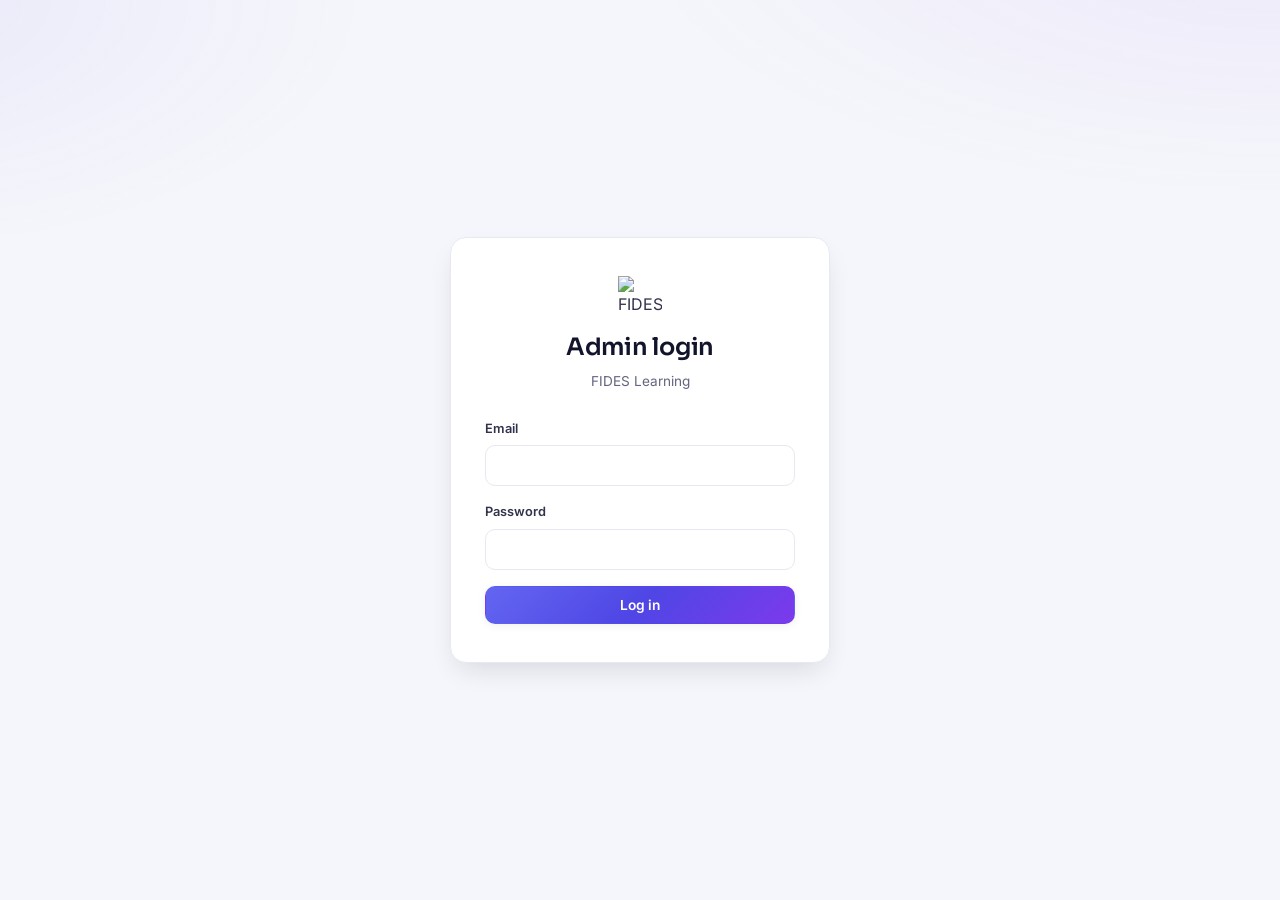
==== commit 0547c517: "Update admin.html" ====
--- a/admin.html
+++ b/admin.html
@@ -16,7 +16,7 @@
   <header class="header">
     <div class="header-left">
       <a href="/admin.html" class="logo-wrap">
-        <span class="logo-mark">F</span>
+        <img src="images/fl.png" alt="FIDES Learning" class="logo-img">
         <span class="logo-text">FIDES Learning</span>
       </a>
       <span class="badge-admin">Admin</span>
@@ -39,6 +39,8 @@
     <section id="tab-resources" class="tab-panel hidden"></section>
     <section id="tab-audit" class="tab-panel hidden"></section>
   </main>
+
+  <footer id="siteFooter" class="site-footer admin-footer"></footer>
 </div>
 
 <div id="toastRoot" class="toast-container"></div>
@@ -105,7 +107,7 @@
   if (!hasAdmin) {
     wrap.innerHTML = `
       <div class="auth-wrap"><div class="auth-card">
-        <div class="auth-logo"><span class="logo-mark">F</span></div>
+        <div class="auth-logo"><img src="images/fl.png" alt="FIDES Learning" style="width:44px;height:44px"></div>
         <h2 class="auth-title">Create admin account</h2>
         <p class="auth-sub">This runs once. After this, you'll log in normally.</p>
         <div id="authError"></div>
@@ -121,7 +123,7 @@
   } else {
     wrap.innerHTML = `
       <div class="auth-wrap"><div class="auth-card">
-        <div class="auth-logo"><span class="logo-mark">F</span></div>
+        <div class="auth-logo"><img src="images/fl.png" alt="FIDES Learning" style="width:44px;height:44px"></div>
         <h2 class="auth-title">Admin login</h2>
         <p class="auth-sub">FIDES Learning</p>
         <div id="authError"></div>
@@ -355,7 +357,7 @@
       <div class="field"><label>Title</label><input name="title" required value="${escapeHtml(course?.title || '')}"></div>
       <div class="field"><label>Description</label><textarea name="description">${escapeHtml(course?.description || '')}</textarea></div>
       <div class="form-row">
-        <div class="field"><label>Icon (emoji)</label><input name="icon" value="${escapeHtml(course?.icon || '📚')}"></div>
+        <div class="field"><label>Icon label (optional, short text)</label><input name="icon" value="${escapeHtml(course?.icon || '')}" placeholder="Shown only if no thumbnail is set"></div>
         <div class="field"><label>Thumbnail URL</label><input name="thumbnail_url" value="${escapeHtml(course?.thumbnail_url || '')}"></div>
       </div>
       <div class="checkbox-row" style="margin-bottom:8px">
--- a/css/common.css
+++ b/css/common.css
@@ -1,114 +1,160 @@
 /* ============================================================
    FIDES Learning — common.css
-   Shared design tokens + components for every page.
-   Theme matches SciVerse Academy (Google Material palette).
+   Elite edtech design system: shared tokens + components
+   used across every page.
    ============================================================ */
 
+@import url('https://fonts.googleapis.com/css2?family=Sora:wght@400;500;600;700;800&family=Inter:wght@400;500;600;700&family=JetBrains+Mono:wght@400;500&display=swap');
+
 :root{
-  --blue:#1a73e8;--blue-h:#1557b0;--blue-bg:#e8f0fe;
-  --red:#d93025;--red-bg:#fce8e6;
-  --green:#1e8e3e;--grn-bg:#e6f4ea;
-  --yellow:#f9ab00;--ylw-bg:#fef7e0;
-  --bg:#f8f9fa;--surf:#ffffff;--hov:#f1f3f4;--border:#dadce0;
-  --t1:#202124;--t2:#3c4043;--t3:#5f6368;--t4:#80868b;
-  --gs:'Google Sans','Roboto',system-ui,sans-serif;
-  --rb:'Roboto',system-ui,sans-serif;
+  /* brand */
+  --blue:#4F46E5;--blue-h:#4338CA;--blue-bg:#EEF0FF;
+  --violet:#7C3AED;--amber:#F59E0B;
+  --red:#DC2626;--red-bg:#FEF2F2;
+  --green:#15803D;--grn-bg:#ECFDF3;
+  --yellow:#B45309;--ylw-bg:#FFFBEB;
+
+  /* neutrals */
+  --bg:#F5F6FB;--surf:#FFFFFF;--hov:#F1F2FA;--border:#E7E8F3;
+  --t1:#12142B;--t2:#31334D;--t3:#63667E;--t4:#8D8FA6;
+
+  /* type */
+  --gs:'Sora',system-ui,sans-serif;
+  --rb:'Inter',system-ui,sans-serif;
   --mono:'JetBrains Mono',monospace;
-  --hh:64px;--sb:220px;
-  --r:4px;--rl:8px;--rr:24px;
+
+  /* layout */
+  --hh:68px;--sb:232px;
+  --r:10px;--rl:16px;--rr:999px;
   --tr:.2s cubic-bezier(.4,0,.2,1);
+
+  /* elevation */
+  --grad:linear-gradient(135deg,#6366F1 0%,#4F46E5 50%,#7C3AED 100%);
+  --grad-soft:linear-gradient(135deg,#EEF0FF 0%,#F3EEFF 100%);
+  --shadow-xs:0 1px 2px rgba(18,20,43,.05);
+  --shadow-sm:0 2px 8px rgba(18,20,43,.06);
+  --shadow-md:0 12px 28px -8px rgba(18,20,43,.14);
+  --shadow-lg:0 28px 60px -16px rgba(18,20,43,.22);
+  --ring:0 0 0 4px rgba(79,70,229,.14);
 }
 
 *{box-sizing:border-box}
-html{-webkit-text-size-adjust:100%}
+html{-webkit-text-size-adjust:100%;scroll-behavior:smooth}
 body{
   font-family:var(--rb);background:var(--bg);color:var(--t2);
-  -webkit-font-smoothing:antialiased;line-height:1.5;min-height:100vh;
+  -webkit-font-smoothing:antialiased;-moz-osx-font-smoothing:grayscale;
+  line-height:1.6;min-height:100vh;
   margin:0;padding-top:var(--hh);
-}
-h1,h2,h3,h4{font-family:var(--gs);color:var(--t1);margin:0 0 8px;font-weight:500}
+  display:flex;flex-direction:column;
+}
+h1,h2,h3,h4{font-family:var(--gs);color:var(--t1);margin:0 0 8px;font-weight:600;letter-spacing:-.01em}
 p{margin:0 0 12px}
 a{color:var(--blue);text-decoration:none}
 a:hover{text-decoration:underline}
 :focus-visible{outline:2px solid var(--blue);outline-offset:2px}
 ::placeholder{color:var(--t4)}
+::selection{background:var(--blue-bg);color:var(--blue-h)}
+main{flex:1;width:100%}
+
+/* ─── BACKGROUND TEXTURE (subtle, elite) ──────────────────── */
+body::before{
+  content:'';position:fixed;inset:0;z-index:-1;pointer-events:none;
+  background:
+    radial-gradient(1100px 480px at 100% -10%, rgba(124,58,237,.07), transparent 60%),
+    radial-gradient(900px 460px at -10% 0%, rgba(79,70,229,.07), transparent 55%);
+}
 
 /* ─── HEADER ─────────────────────────────────────────────── */
 .header{
   position:fixed;top:0;left:0;right:0;height:var(--hh);
-  background:var(--surf);border-bottom:1px solid var(--border);
+  background:rgba(255,255,255,.86);backdrop-filter:saturate(180%) blur(14px);
+  -webkit-backdrop-filter:saturate(180%) blur(14px);
+  border-bottom:1px solid var(--border);
   z-index:1000;display:flex;align-items:center;
-  justify-content:space-between;padding:0 20px;
-}
-.header-left{display:flex;align-items:center;gap:10px;min-width:0}
+  justify-content:space-between;padding:0 22px;
+}
+.header-left{display:flex;align-items:center;gap:12px;min-width:0}
 .logo-wrap{display:flex;align-items:center;gap:10px;text-decoration:none;min-width:0}
+.logo-wrap:hover{text-decoration:none}
+.logo-img{width:34px;height:34px;flex-shrink:0;display:block;object-fit:contain}
 .logo-mark{
-  width:32px;height:32px;border-radius:50%;flex-shrink:0;
-  background:var(--blue);color:#fff;display:flex;align-items:center;
-  justify-content:center;font-family:var(--gs);font-weight:500;font-size:.95rem;
-}
-.logo-text{font-family:var(--gs);font-size:1.05rem;font-weight:500;color:var(--t1);
-  letter-spacing:-.2px;white-space:nowrap;overflow:hidden;text-overflow:ellipsis}
+  width:34px;height:34px;border-radius:11px;flex-shrink:0;
+  background:var(--grad);color:#fff;display:flex;align-items:center;
+  justify-content:center;font-family:var(--gs);font-weight:700;font-size:1rem;
+  box-shadow:var(--shadow-sm);
+}
+.logo-text{font-family:var(--gs);font-size:1.08rem;font-weight:700;color:var(--t1);
+  letter-spacing:-.02em;white-space:nowrap;overflow:hidden;text-overflow:ellipsis}
 .badge-admin{
-  font-size:.65rem;font-weight:500;background:var(--red-bg);color:var(--red);
-  padding:2px 10px;border-radius:12px;text-transform:uppercase;letter-spacing:.5px;
+  font-size:.62rem;font-weight:700;background:var(--t1);color:#fff;
+  padding:3px 10px;border-radius:var(--rr);text-transform:uppercase;letter-spacing:.6px;
   flex-shrink:0;
 }
 .header-right{display:flex;align-items:center;gap:4px;flex-shrink:0}
-.header-name{font-size:.85rem;color:var(--t3);margin-right:6px;display:none}
+.header-name{font-size:.85rem;color:var(--t3);font-weight:500;margin-right:6px;display:none}
 @media (min-width:560px){.header-name{display:inline}}
 
 .icon-btn{
   position:relative;width:40px;height:40px;border:none;background:none;border-radius:50%;
   display:flex;align-items:center;justify-content:center;
-  cursor:pointer;color:var(--t3);transition:background var(--tr);flex-shrink:0;
-}
-.icon-btn:hover{background:var(--hov)}
+  cursor:pointer;color:var(--t3);transition:background var(--tr),color var(--tr);flex-shrink:0;
+}
+.icon-btn:hover{background:var(--hov);color:var(--t1)}
 .icon-btn svg{width:20px;height:20px}
+.back-btn{
+  width:38px;height:38px;border:none;background:none;border-radius:50%;
+  display:flex;align-items:center;justify-content:center;color:var(--t3);
+  cursor:pointer;transition:background var(--tr),color var(--tr);flex-shrink:0;text-decoration:none;
+}
+.back-btn:hover{background:var(--hov);color:var(--t1);text-decoration:none}
+.back-btn svg{width:19px;height:19px}
 
 /* ─── NOTIFICATION BELL ──────────────────────────────────── */
 .notif-wrap{position:relative}
 .notif-badge{
   position:absolute;top:5px;right:5px;background:var(--red);color:#fff;
-  font-size:.6rem;font-weight:600;min-width:16px;height:16px;border-radius:8px;
+  font-size:.6rem;font-weight:700;min-width:16px;height:16px;border-radius:8px;
   display:flex;align-items:center;justify-content:center;padding:0 4px;
+  box-shadow:0 0 0 2px #fff;
 }
 .notif-dropdown{
-  position:absolute;right:0;top:48px;width:320px;max-width:88vw;max-height:420px;
+  position:absolute;right:0;top:50px;width:328px;max-width:88vw;max-height:420px;
   overflow-y:auto;background:var(--surf);border:1px solid var(--border);
-  border-radius:var(--rl);box-shadow:0 4px 20px rgba(0,0,0,.14);z-index:1500;
+  border-radius:var(--rl);box-shadow:var(--shadow-lg);z-index:1500;
   display:none;
 }
 .notif-dropdown.open{display:block}
-.notif-dropdown-head{padding:14px 16px;border-bottom:1px solid var(--border);
-  font-family:var(--gs);font-weight:500;color:var(--t1);font-size:.9rem}
-.notif-item{padding:12px 16px;border-bottom:1px solid var(--border)}
+.notif-dropdown-head{padding:14px 18px;border-bottom:1px solid var(--border);
+  font-family:var(--gs);font-weight:600;color:var(--t1);font-size:.9rem}
+.notif-item{padding:13px 18px;border-bottom:1px solid var(--border)}
 .notif-item:last-child{border-bottom:none}
-.notif-item-title{font-weight:500;color:var(--t1);font-size:.85rem;margin-bottom:2px}
-.notif-item-msg{color:var(--t3);font-size:.8rem;line-height:1.4}
+.notif-item-title{font-weight:600;color:var(--t1);font-size:.85rem;margin-bottom:2px}
+.notif-item-msg{color:var(--t3);font-size:.8rem;line-height:1.5}
 .notif-item-date{color:var(--t4);font-size:.72rem;margin-top:5px}
 
 /* ─── TABS / SIDEBAR NAV ─────────────────────────────────── */
 .tabs{
   position:fixed;top:var(--hh);left:0;bottom:0;width:var(--sb);
   background:var(--surf);border-right:1px solid var(--border);
-  overflow-y:auto;padding:12px 0;z-index:900;
+  overflow-y:auto;padding:16px 12px;z-index:900;
 }
 .tab-link{
-  display:flex;align-items:center;gap:14px;padding:11px 20px;
+  display:flex;align-items:center;gap:13px;padding:11px 14px;
   color:var(--t3);text-decoration:none;border:none;background:none;
-  width:100%;text-align:left;font-family:var(--rb);font-size:.88rem;
-  cursor:pointer;border-radius:0 20px 20px 0;transition:background var(--tr),color var(--tr);
-}
-.tab-link:hover{background:var(--hov);text-decoration:none}
-.tab-link.active{background:var(--blue-bg);color:var(--blue);font-weight:500}
+  width:100%;text-align:left;font-family:var(--rb);font-size:.87rem;font-weight:500;
+  cursor:pointer;border-radius:var(--r);transition:background var(--tr),color var(--tr);
+  margin-bottom:2px;
+}
+.tab-link:hover{background:var(--hov);text-decoration:none;color:var(--t1)}
+.tab-link.active{background:var(--grad);color:#fff;font-weight:600;box-shadow:var(--shadow-sm)}
 .tab-link svg{width:19px;height:19px;flex-shrink:0}
 .tab-badge{
-  margin-left:auto;background:var(--red);color:#fff;font-size:.68rem;
-  padding:1px 7px;border-radius:10px;font-weight:500;
-}
-
-.main{margin-left:var(--sb);padding:28px 28px 60px;min-height:calc(100vh - var(--hh))}
+  margin-left:auto;background:var(--red);color:#fff;font-size:.66rem;
+  padding:1px 7px;border-radius:10px;font-weight:600;
+}
+.tab-link.active .tab-badge{background:rgba(255,255,255,.28)}
+
+.main{margin-left:var(--sb);padding:32px 32px 64px;min-height:calc(100vh - var(--hh))}
 
 @media (max-width:900px){
   .tabs{
@@ -116,23 +162,24 @@
     display:flex;flex-direction:row;overflow-x:auto;border-right:none;
     border-bottom:1px solid var(--border);padding:8px 10px;gap:4px;
   }
-  .tab-link{border-radius:20px;padding:8px 16px;white-space:nowrap;flex-shrink:0}
-  .tab-link.active{background:var(--blue-bg)}
-  .main{margin-left:0;padding:18px 14px 60px}
+  .tab-link{border-radius:var(--rr);padding:8px 16px;white-space:nowrap;flex-shrink:0;margin-bottom:0}
+  .main{margin-left:0;padding:20px 16px 56px}
 }
 
 /* ─── LAYOUT HELPERS ─────────────────────────────────────── */
 .page-head{display:flex;align-items:center;justify-content:space-between;gap:12px;
-  flex-wrap:wrap;margin-bottom:20px}
+  flex-wrap:wrap;margin-bottom:24px}
 .page-head h2{margin:0}
-.page-sub{color:var(--t3);font-size:.85rem;margin-top:2px}
-.section{margin-bottom:36px}
-.card{background:var(--surf);border:1px solid var(--border);border-radius:var(--rl);padding:20px}
-.stat-grid{display:grid;grid-template-columns:repeat(auto-fit,minmax(150px,1fr));gap:14px}
+.page-sub{color:var(--t3);font-size:.87rem;margin-top:3px}
+.section{margin-bottom:38px}
+.card{background:var(--surf);border:1px solid var(--border);border-radius:var(--rl);padding:22px;
+  box-shadow:var(--shadow-xs)}
+.stat-grid{display:grid;grid-template-columns:repeat(auto-fit,minmax(160px,1fr));gap:16px}
 .stat-card{background:var(--surf);border:1px solid var(--border);border-radius:var(--rl);
-  padding:18px}
-.stat-num{font-family:var(--gs);font-size:1.7rem;font-weight:500;color:var(--t1)}
-.stat-label{font-size:.8rem;color:var(--t3);margin-top:2px}
+  padding:20px;box-shadow:var(--shadow-xs);transition:box-shadow var(--tr),transform var(--tr)}
+.stat-card:hover{box-shadow:var(--shadow-md);transform:translateY(-2px)}
+.stat-num{font-family:var(--gs);font-size:1.85rem;font-weight:700;color:var(--t1);letter-spacing:-.02em}
+.stat-label{font-size:.8rem;color:var(--t3);margin-top:3px;font-weight:500}
 
 .row{display:flex;gap:10px;flex-wrap:wrap;align-items:center}
 .row-between{display:flex;gap:10px;align-items:center;justify-content:space-between;flex-wrap:wrap}
@@ -141,32 +188,32 @@
 
 /* ─── BUTTONS ────────────────────────────────────────────── */
 .btn{
-  font-family:var(--rb);font-size:.85rem;font-weight:500;padding:9px 18px;
+  font-family:var(--rb);font-size:.86rem;font-weight:600;padding:10px 20px;
   border-radius:var(--r);border:1px solid transparent;cursor:pointer;
   display:inline-flex;align-items:center;gap:8px;transition:background var(--tr),
-  box-shadow var(--tr),border-color var(--tr);white-space:nowrap;
-}
-.btn-primary{background:var(--blue);color:#fff}
-.btn-primary:hover{background:var(--blue-h)}
-.btn-outline{background:var(--surf);color:var(--blue);border-color:var(--border)}
-.btn-outline:hover{background:var(--hov)}
+  box-shadow var(--tr),border-color var(--tr),transform var(--tr);white-space:nowrap;
+}
+.btn-primary{background:var(--grad);color:#fff;box-shadow:var(--shadow-sm)}
+.btn-primary:hover{box-shadow:var(--shadow-md);transform:translateY(-1px)}
+.btn-outline{background:var(--surf);color:var(--t2);border-color:var(--border)}
+.btn-outline:hover{background:var(--hov);border-color:var(--t4)}
 .btn-danger{background:var(--surf);color:var(--red);border-color:var(--border)}
-.btn-danger:hover{background:var(--red-bg)}
+.btn-danger:hover{background:var(--red-bg);border-color:var(--red)}
 .btn-text{background:none;color:var(--blue);padding:9px 10px}
 .btn-text:hover{background:var(--hov)}
-.btn-sm{padding:6px 12px;font-size:.78rem}
-.btn:disabled{opacity:.5;cursor:not-allowed}
+.btn-sm{padding:7px 14px;font-size:.78rem}
+.btn:disabled{opacity:.5;cursor:not-allowed;transform:none}
 
 /* ─── FORMS ──────────────────────────────────────────────── */
 .field{margin-bottom:16px}
-.field label{display:block;font-size:.8rem;font-weight:500;color:var(--t2);margin-bottom:6px}
+.field label{display:block;font-size:.8rem;font-weight:600;color:var(--t2);margin-bottom:6px}
 .field .hint{font-size:.75rem;color:var(--t4);margin-top:4px}
 input,select,textarea{
-  width:100%;font-family:var(--rb);font-size:.88rem;padding:10px 12px;
-  border:1px solid var(--border);border-radius:var(--r);background:var(--surf);
-  color:var(--t1);transition:border-color var(--tr);
-}
-input:focus,select:focus,textarea:focus{border-color:var(--blue);outline:none}
+  width:100%;font-family:var(--rb);font-size:.88rem;padding:11px 13px;
+  border:1.5px solid var(--border);border-radius:var(--r);background:var(--surf);
+  color:var(--t1);transition:border-color var(--tr),box-shadow var(--tr);
+}
+input:focus,select:focus,textarea:focus{border-color:var(--blue);outline:none;box-shadow:var(--ring)}
 textarea{resize:vertical;min-height:70px}
 .form-row{display:grid;grid-template-columns:1fr 1fr;gap:14px}
 @media (max-width:600px){.form-row{grid-template-columns:1fr}}
@@ -174,14 +221,14 @@
 .checkbox-row input{width:auto}
 
 /* ─── TABLE (stacks into cards on mobile) ───────────────── */
-.table-wrap{overflow-x:auto;border:1px solid var(--border);border-radius:var(--rl)}
+.table-wrap{overflow-x:auto;border:1px solid var(--border);border-radius:var(--rl);background:var(--surf)}
 .table{width:100%;border-collapse:collapse;background:var(--surf)}
 .table th{
-  text-align:left;font-size:.72rem;text-transform:uppercase;letter-spacing:.4px;
-  color:var(--t3);font-weight:500;padding:12px 16px;border-bottom:1px solid var(--border);
-  white-space:nowrap;
-}
-.table td{padding:12px 16px;border-bottom:1px solid var(--border);font-size:.86rem;vertical-align:middle}
+  text-align:left;font-size:.7rem;text-transform:uppercase;letter-spacing:.5px;
+  color:var(--t4);font-weight:700;padding:13px 18px;border-bottom:1px solid var(--border);
+  white-space:nowrap;background:var(--hov);
+}
+.table td{padding:13px 18px;border-bottom:1px solid var(--border);font-size:.86rem;vertical-align:middle}
 .table tr:last-child td{border-bottom:none}
 .table tr:hover td{background:var(--hov)}
 .table .actions{display:flex;gap:4px;justify-content:flex-end}
@@ -189,20 +236,20 @@
 @media (max-width:700px){
   .table thead{display:none}
   .table, .table tbody, .table tr, .table td{display:block;width:100%}
-  .table-wrap{border:none}
+  .table-wrap{border:none;background:transparent}
   .table tr{margin-bottom:12px;border:1px solid var(--border);border-radius:var(--rl);
-    padding:6px 14px;background:var(--surf)}
-  .table td{border:none;padding:8px 0;display:flex;justify-content:space-between;
+    padding:6px 14px;background:var(--surf);box-shadow:var(--shadow-xs)}
+  .table td{border:none;padding:9px 0;display:flex;justify-content:space-between;
     gap:12px;text-align:right}
-  .table td::before{content:attr(data-label);font-weight:500;color:var(--t3);text-align:left}
+  .table td::before{content:attr(data-label);font-weight:600;color:var(--t3);text-align:left}
   .table .actions{justify-content:flex-end}
 }
 
-.empty{text-align:center;padding:48px 20px;color:var(--t3)}
-.empty svg{width:40px;height:40px;color:var(--t4);margin-bottom:10px}
-
-.pill{display:inline-flex;align-items:center;padding:2px 10px;border-radius:12px;
-  font-size:.72rem;font-weight:500}
+.empty{text-align:center;padding:52px 20px;color:var(--t3)}
+.empty svg{width:40px;height:40px;color:var(--t4);margin-bottom:12px}
+
+.pill{display:inline-flex;align-items:center;padding:3px 11px;border-radius:var(--rr);
+  font-size:.72rem;font-weight:600}
 .pill-green{background:var(--grn-bg);color:var(--green)}
 .pill-red{background:var(--red-bg);color:var(--red)}
 .pill-yellow{background:var(--ylw-bg);color:var(--yellow)}
@@ -211,27 +258,27 @@
 
 /* ─── MODAL ──────────────────────────────────────────────── */
 .modal-overlay{
-  position:fixed;inset:0;background:rgba(32,33,36,.5);z-index:2000;
+  position:fixed;inset:0;background:rgba(15,17,38,.5);backdrop-filter:blur(2px);z-index:2000;
   display:flex;align-items:center;justify-content:center;padding:20px;
   opacity:0;pointer-events:none;transition:opacity var(--tr);
 }
 .modal-overlay.open{opacity:1;pointer-events:auto}
 .modal{
   background:var(--surf);border-radius:var(--rl);max-width:480px;width:100%;
-  max-height:88vh;overflow-y:auto;padding:24px;
+  max-height:88vh;overflow-y:auto;padding:26px;box-shadow:var(--shadow-lg);
   transform:translateY(12px);transition:transform var(--tr);
 }
 .modal-overlay.open .modal{transform:translateY(0)}
 .modal h3{margin-bottom:18px}
-.modal-actions{display:flex;justify-content:flex-end;gap:10px;margin-top:20px}
+.modal-actions{display:flex;justify-content:flex-end;gap:10px;margin-top:22px}
 
 /* ─── TOAST ──────────────────────────────────────────────── */
-.toast-container{position:fixed;bottom:20px;left:50%;transform:translateX(-50%);
+.toast-container{position:fixed;bottom:22px;left:50%;transform:translateX(-50%);
   z-index:3000;display:flex;flex-direction:column;gap:8px;align-items:center;
   width:100%;padding:0 16px;pointer-events:none}
 .toast{
-  background:#323232;color:#fff;padding:12px 20px;border-radius:var(--r);
-  font-size:.85rem;box-shadow:0 2px 8px rgba(0,0,0,.2);opacity:0;
+  background:var(--t1);color:#fff;padding:12px 20px;border-radius:var(--r);
+  font-size:.85rem;font-weight:500;box-shadow:var(--shadow-lg);opacity:0;
   transform:translateY(10px);transition:opacity var(--tr),transform var(--tr);
   max-width:420px;
 }
@@ -245,15 +292,45 @@
   padding:24px;margin-top:calc(-1 * var(--hh));
 }
 .auth-card{background:var(--surf);border:1px solid var(--border);border-radius:var(--rl);
-  padding:36px 32px;max-width:380px;width:100%}
-.auth-logo{display:flex;align-items:center;gap:10px;justify-content:center;margin-bottom:6px}
+  padding:38px 34px;max-width:380px;width:100%;box-shadow:var(--shadow-md)}
+.auth-logo{display:flex;align-items:center;gap:10px;justify-content:center;margin-bottom:8px}
 .auth-title{text-align:center;margin-bottom:4px}
-.auth-sub{text-align:center;color:var(--t3);font-size:.85rem;margin-bottom:24px}
+.auth-sub{text-align:center;color:var(--t3);font-size:.85rem;margin-bottom:26px}
 .auth-error{background:var(--red-bg);color:var(--red);font-size:.82rem;padding:10px 12px;
-  border-radius:var(--r);margin-bottom:16px}
+  border-radius:var(--r);margin-bottom:16px;font-weight:500}
 
 /* ─── LOADING ────────────────────────────────────────────── */
-.spinner{width:20px;height:20px;border:2px solid var(--border);border-top-color:var(--blue);
+.spinner{width:20px;height:20px;border:2.5px solid var(--border);border-top-color:var(--blue);
   border-radius:50%;animation:spin .7s linear infinite}
 @keyframes spin{to{transform:rotate(360deg)}}
-.loading-row{display:flex;align-items:center;justify-content:center;padding:40px;color:var(--t3);gap:10px}
+.loading-row{display:flex;align-items:center;justify-content:center;padding:44px;color:var(--t3);gap:10px}
+
+/* ─── SITE FOOTER (injected via common.js into <footer id="siteFooter">) ─── */
+.site-footer{background:var(--t1);color:rgba(255,255,255,.6);margin-top:auto}
+.site-footer-inner{max-width:1180px;margin:0 auto;padding:48px 28px 28px;
+  display:grid;grid-template-columns:1.5fr 1fr 1fr 1fr;gap:40px}
+.sf-brand{display:flex;align-items:center;gap:10px;margin-bottom:12px}
+.sf-brand img{width:30px;height:30px}
+.sf-brand span{font-family:var(--gs);font-size:1.05rem;font-weight:700;color:#fff;letter-spacing:-.02em}
+.sf-tagline{font-size:.85rem;line-height:1.7;color:rgba(255,255,255,.5);max-width:34ch}
+.sf-col h4{font-family:var(--gs);font-size:.78rem;font-weight:600;color:#fff;
+  text-transform:uppercase;letter-spacing:.5px;margin-bottom:14px}
+.sf-col a{display:block;font-size:.84rem;color:rgba(255,255,255,.55);text-decoration:none;
+  line-height:2.1;transition:color var(--tr)}
+.sf-col a:hover{color:#fff;text-decoration:none}
+.site-footer-bottom{max-width:1180px;margin:0 auto;padding:18px 28px;border-top:1px solid rgba(255,255,255,.1);
+  display:flex;justify-content:space-between;align-items:center;font-size:.76rem;
+  color:rgba(255,255,255,.4);flex-wrap:wrap;gap:10px}
+.sf-social{display:flex;gap:14px}
+.sf-social a{color:rgba(255,255,255,.5);display:flex;align-items:center;transition:color var(--tr)}
+.sf-social a:hover{color:#fff}
+.sf-social svg{width:17px;height:17px}
+.admin-footer{margin-left:var(--sb)}
+@media (max-width:900px){ .admin-footer{margin-left:0} }
+@media (max-width:860px){
+  .site-footer-inner{grid-template-columns:1fr 1fr;gap:28px}
+}
+@media (max-width:560px){
+  .site-footer-inner{grid-template-columns:1fr;gap:26px}
+  .site-footer-bottom{flex-direction:column;text-align:center}
+}
